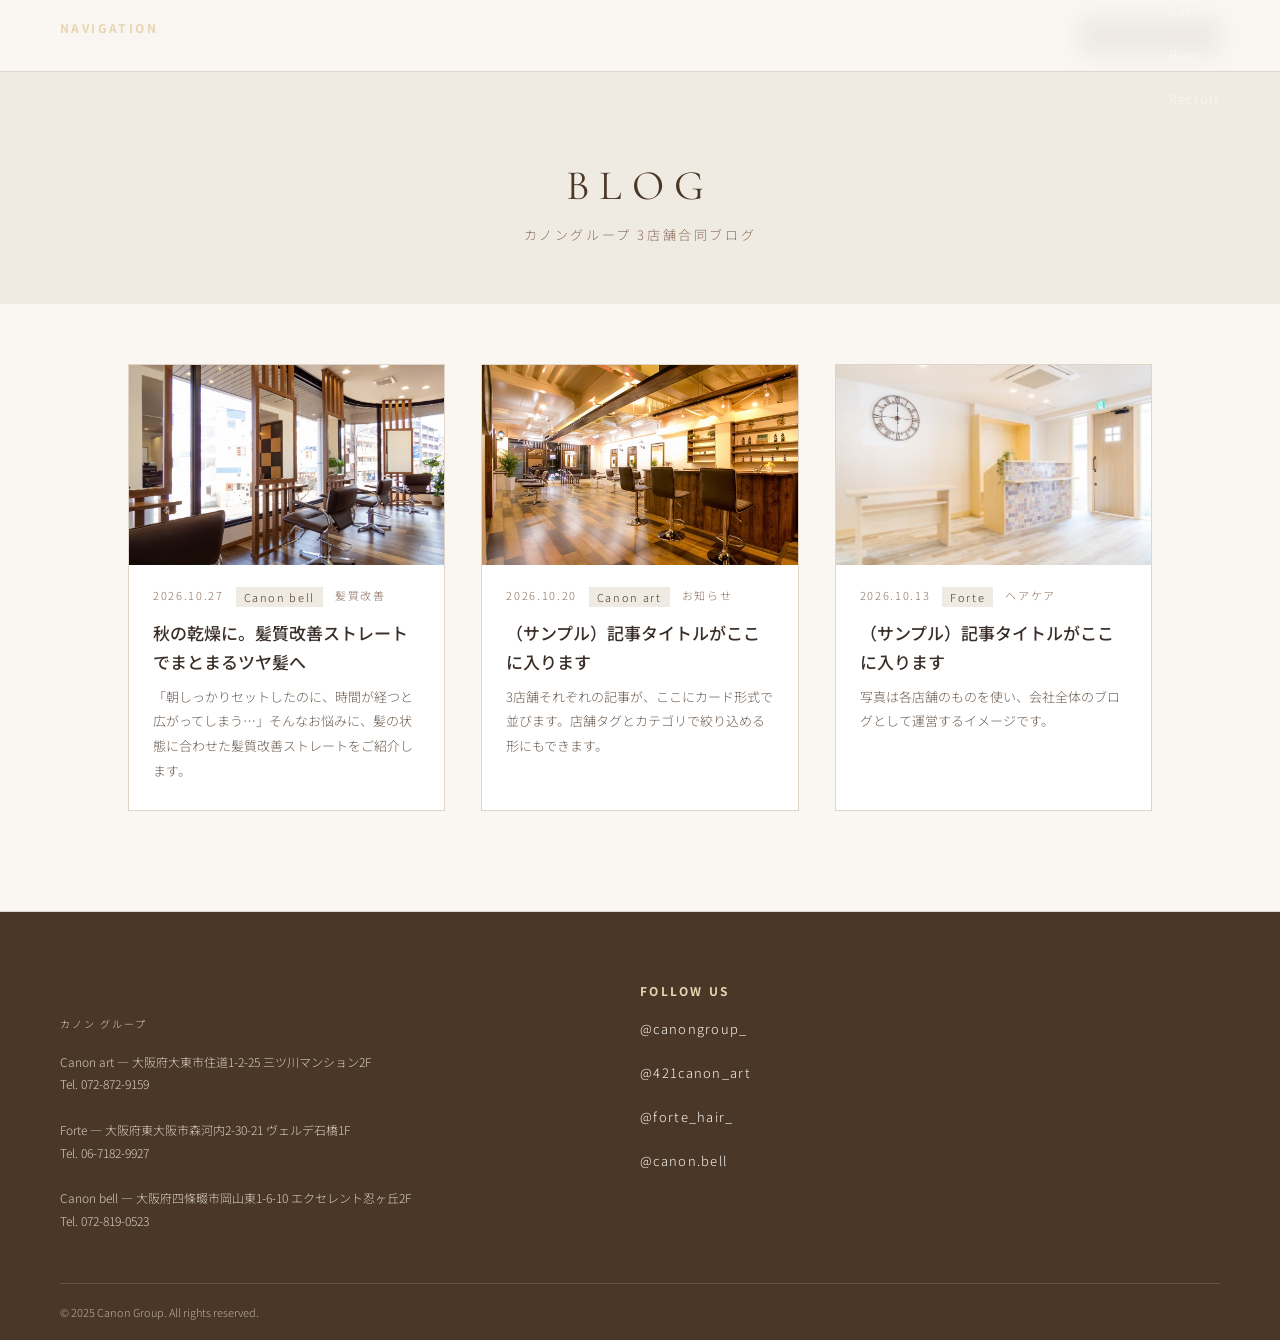
==== blog/index.html @ 4a3332d1 "ブログ機能を追加" ====
<!DOCTYPE html>
<html lang="ja">
<head>
  <meta charset="UTF-8">
  <meta name="viewport" content="width=device-width, initial-scale=1.0">
  <title>Blog｜Canon Group｜住道・東大阪・四條畷の美容室</title>
  <meta name="description" content="Canon Group（Canon art・Forte・Canon bell）3店舗合同ブログ。髪質改善・カラー・ヘアケアのお役立ち情報と店舗からのお知らせ。">
  <link rel="preconnect" href="https://fonts.googleapis.com">
  <link href="https://fonts.googleapis.com/css2?family=Cormorant+Garamond:ital,wght@0,300;0,400;1,300&family=Noto+Sans+JP:wght@300;400;500&family=Zen+Old+Mincho:wght@400;700&display=swap" rel="stylesheet">
  <style>
    *, *::before, *::after { box-sizing: border-box; margin: 0; padding: 0; }
    :root {
      --cream: #faf7f2;
      --white: #ffffff;
      --beige: #f0ebe2;
      --brown: #8b6f5e;
      --dark-brown: #4a3728;
      --gold: #c9a96e;
      --light-gold: #e8d5b0;
      --gray: #999;
      --text: #3a2e28;
      --border: #e0d5c8;
    }
    html { scroll-behavior: smooth; }
    body { background: var(--cream); color: var(--text); font-family: 'Noto Sans JP', sans-serif; font-weight: 300; overflow-x: hidden; }

    /* NAV */
    nav {
      position: fixed; top: 0; left: 0; right: 0; z-index: 100;
      background: rgba(250,247,242,0.92); backdrop-filter: blur(12px);
      border-bottom: 1px solid var(--border);
      display: flex; align-items: center; justify-content: space-between;
      padding: 0 60px; height: 72px;
    }
    .logo-wrap { display: flex; flex-direction: column; line-height: 1; text-decoration: none; }
    .logo-en { font-family: 'Cormorant Garamond', serif; font-size: 20px; letter-spacing: 0.3em; color: var(--dark-brown); }
    .logo-ja { font-size: 9px; letter-spacing: 0.2em; color: var(--brown); margin-top: 3px; }
    .nav-links { display: flex; gap: 40px; list-style: none; align-items: center; }
    .nav-links a { color: var(--text); text-decoration: none; font-size: 14px; letter-spacing: 0.15em; text-transform: uppercase; transition: color 0.3s; position: relative; }
    .nav-links a::after { content: ''; position: absolute; bottom: -4px; left: 0; right: 0; height: 1px; background: var(--gold); transform: scaleX(0); transition: transform 0.3s; }
    .nav-links a:hover { color: var(--brown); }
    .nav-links a:hover::after { transform: scaleX(1); }
    .nav-reserve { background: var(--dark-brown); color: var(--cream) !important; padding: 10px 24px; font-size: 11px; letter-spacing: 0.2em; text-decoration: none; transition: background 0.3s; }
    .nav-reserve:hover { background: var(--brown); }
    .nav-reserve::after { display: none !important; }

    /* HERO */
    .hero { height: 100vh; position: relative; display: flex; align-items: center; justify-content: center; overflow: hidden; background: var(--beige); }
    .hero-bg-img { position: absolute; inset: 0; width: 100%; height: 100%; object-fit: cover; object-position: center 20%; opacity: 0.55; }
    .hero-bg { position: absolute; inset: 0; background: linear-gradient(to bottom, rgba(74,55,40,0.3) 0%, rgba(74,55,40,0.5) 100%); z-index: 1; }
    .hero-circle { position: absolute; border-radius: 50%; border: 1px solid rgba(201,169,110,0.3); z-index: 2; }
    .hero-circle-1 { width: 600px; height: 600px; top: 50%; left: 50%; transform: translate(-50%,-50%); animation: rotate 40s linear infinite; }
    .hero-circle-2 { width: 420px; height: 420px; top: 50%; left: 50%; transform: translate(-50%,-50%); border-color: rgba(201,169,110,0.15); animation: rotate 30s linear infinite reverse; }
    @keyframes rotate { to { transform: translate(-50%,-50%) rotate(360deg); } }
    .hero-content { position: relative; z-index: 3; text-align: center; }
    .hero-label { font-size: 11px; letter-spacing: 0.5em; color: var(--light-gold); text-transform: uppercase; margin-bottom: 32px; animation: fadeIn 1.5s ease forwards; opacity: 0; }
    .hero-title { font-family: 'Cormorant Garamond', serif; font-size: clamp(64px, 10vw, 120px); font-weight: 300; line-height: 1; letter-spacing: 0.05em; color: var(--cream); animation: fadeIn 1.5s 0.3s ease forwards; opacity: 0; }
    .hero-title em { font-style: italic; color: var(--light-gold); }
    .hero-subtitle { font-family: 'Zen Old Mincho', serif; font-size: 16px; color: var(--cream); margin-top: 28px; letter-spacing: 0.3em; animation: fadeIn 1.5s 0.6s ease forwards; opacity: 0; }
    .hero-tagline { font-size: 12px; color: var(--light-gold); margin-top: 12px; letter-spacing: 0.25em; animation: fadeIn 1.5s 0.75s ease forwards; opacity: 0; }
    .hero-line { width: 1px; height: 80px; background: linear-gradient(to bottom, var(--gold), transparent); margin: 48px auto 0; animation: fadeIn 1.5s 0.9s ease forwards; opacity: 0; }
    @keyframes fadeIn { to { opacity: 1; } }
    .scroll-hint { position: absolute; bottom: 40px; left: 50%; transform: translateX(-50%); display: flex; flex-direction: column; align-items: center; gap: 10px; font-size: 9px; letter-spacing: 0.4em; color: rgba(255,255,255,0.5); animation: fadeIn 2s 1.5s ease forwards; opacity: 0; }
    .scroll-bar { width: 1px; height: 48px; background: linear-gradient(to bottom, var(--gold), transparent); animation: scrollAnim 2s 2s ease-in-out infinite; }
    @keyframes scrollAnim { 0% { transform: scaleY(0); transform-origin: top; opacity:1; } 50% { transform: scaleY(1); transform-origin: top; opacity:1; } 100% { transform: scaleY(1); transform-origin: bottom; opacity:0; } }

    /* CONCEPT */
    .concept { padding: 140px 80px; max-width: 1100px; margin: 0 auto; display: grid; grid-template-columns: 1fr 1fr; gap: 100px; align-items: center; }
    .section-en { font-family: 'Cormorant Garamond', serif; font-size: clamp(40px, 5vw, 64px); font-weight: 300; color: var(--dark-brown); line-height: 1.1; }
    .section-label { font-size: 10px; letter-spacing: 0.4em; color: var(--gold); text-transform: uppercase; margin-bottom: 20px; }
    .ornament { display: flex; align-items: center; gap: 16px; margin: 32px 0; }
    .ornament-line { height: 1px; width: 48px; background: var(--gold); }
    .ornament-diamond { width: 6px; height: 6px; background: var(--gold); transform: rotate(45deg); }
    .concept-body { font-size: 18px; line-height: 2.8; color: var(--brown); font-family: 'Zen Old Mincho', serif; }

    /* SALON — y.be風横並び */
    .salons-section { background: var(--white); padding: 120px 0; }
    .section-header { text-align: center; margin-bottom: 80px; padding: 0 80px; }
    .section-header .section-en { display: block; }
    .section-header .section-label { display: block; margin-bottom: 16px; }

    .salon-list { display: flex; flex-direction: column; }

    .salon-row {
      display: grid;
      grid-template-columns: 1fr 1fr;
      border-top: 1px solid var(--border);
      min-height: 500px;
    }
    .salon-row:last-child { border-bottom: 1px solid var(--border); }
    .salon-row.reverse .salon-photo { order: 2; }
    .salon-row.reverse .salon-info  { order: 1; }

    .salon-photo { position: relative; overflow: hidden; background: var(--beige); }
    .salon-photo img { width: 100%; height: 100%; object-fit: cover; display: block; transition: transform 0.7s ease; }
    .salon-row:hover .salon-photo img { transform: scale(1.04); }

    .salon-info { padding: 64px 72px; display: flex; flex-direction: column; justify-content: center; background: var(--cream); }

    .salon-name-en { font-family: 'Cormorant Garamond', serif; font-size: 40px; font-weight: 300; color: var(--dark-brown); letter-spacing: 0.08em; margin-bottom: 4px; }
    .salon-name-ja { font-size: 11px; color: var(--brown); letter-spacing: 0.25em; margin-bottom: 36px; }

    .salon-info-row { display: flex; gap: 16px; font-size: 13px; line-height: 1.9; color: var(--text); margin-bottom: 10px; align-items: flex-start; }
    .salon-info-label { font-size: 9px; letter-spacing: 0.2em; color: var(--gold); text-transform: uppercase; min-width: 40px; padding-top: 3px; flex-shrink: 0; }
    .salon-divider { height: 1px; background: var(--border); margin: 24px 0; }
    .salon-map { width: 100%; height: 180px; border: none; display: block; filter: grayscale(15%); }
    .salon-map-wrap { display: block; margin-top: 24px; position: relative; text-decoration: none; overflow: hidden; }
    .salon-map-wrap::after { content: 'Google マップで開く →'; position: absolute; inset: 0; display: flex; align-items: center; justify-content: center; background: rgba(74,55,40,0); color: transparent; font-size: 12px; letter-spacing: 0.15em; transition: background 0.3s, color 0.3s; }
    .salon-map-wrap:hover::after { background: rgba(74,55,40,0.55); color: var(--cream); }
    .salon-map-wrap iframe { pointer-events: none; }

    /* ボタン */
    .salon-btns { display: flex; flex-direction: column; gap: 10px; margin-top: 28px; }
    .btn { display: flex; align-items: center; justify-content: center; gap: 8px; text-decoration: none; padding: 13px; font-size: 11px; letter-spacing: 0.2em; transition: opacity 0.3s, background 0.3s; }
    .btn-map { background: var(--beige); color: var(--dark-brown); border: 1px solid var(--border); }
    .btn-map:hover { background: var(--border); }
    .btn-hotpepper { background: var(--gold); color: var(--dark-brown); }
    .btn-hotpepper:hover { opacity: 0.8; }
    .btn-instagram { background: var(--dark-brown); color: var(--cream); }
    .btn-instagram:hover { background: var(--brown); }
    .btn-icon { width: 16px; height: 16px; flex-shrink: 0; }

    /* RECRUIT */
    .recruit-section { background: var(--dark-brown); padding: 120px 80px; text-align: center; position: relative; overflow: hidden; }
    .recruit-section::before { content: 'JOIN US'; position: absolute; top: 50%; left: 50%; transform: translate(-50%,-50%); font-family: 'Cormorant Garamond', serif; font-size: 200px; color: rgba(255,255,255,0.03); white-space: nowrap; letter-spacing: 0.1em; pointer-events: none; }
    .recruit-section .section-label { color: var(--light-gold); }
    .recruit-section .section-en { color: var(--cream); }
    .recruit-desc { font-size: 14px; color: rgba(250,247,242,0.6); line-height: 2.4; margin: 32px 0 48px; font-family: 'Zen Old Mincho', serif; }
    .recruit-sns { display: flex; justify-content: center; gap: 20px; flex-wrap: wrap; }
    .recruit-btn { display: inline-flex; align-items: center; gap: 10px; border: 1px solid var(--light-gold); color: var(--light-gold); text-decoration: none; padding: 16px 40px; font-size: 11px; letter-spacing: 0.25em; transition: background 0.3s, color 0.3s; }
    .recruit-btn:hover { background: var(--light-gold); color: var(--dark-brown); }

    /* FOOTER */
    footer { background: var(--cream); border-top: 1px solid var(--border); padding: 80px; }
    .footer-inner { max-width: 1100px; margin: 0 auto; display: grid; grid-template-columns: 2fr 1fr 1fr; gap: 80px; }
    .footer-logo-en { font-family: 'Cormorant Garamond', serif; font-size: 32px; letter-spacing: 0.2em; color: var(--dark-brown); margin-bottom: 8px; }
    .footer-logo-ja { font-size: 11px; color: var(--brown); letter-spacing: 0.2em; margin-bottom: 28px; }
    .footer-address { font-size: 12px; color: var(--brown); line-height: 2.2; }
    .footer-nav h4 { font-size: 10px; letter-spacing: 0.3em; color: var(--gold); text-transform: uppercase; margin-bottom: 20px; }
    .footer-nav ul { list-style: none; display: flex; flex-direction: column; gap: 10px; }
    .footer-nav a { color: var(--brown); text-decoration: none; font-size: 12px; letter-spacing: 0.1em; transition: color 0.3s; }
    .footer-nav a:hover { color: var(--dark-brown); }
    .footer-bottom { max-width: 1100px; margin: 60px auto 0; padding-top: 32px; border-top: 1px solid var(--border); display: flex; justify-content: space-between; font-size: 11px; color: var(--gray); }
    .footer-bottom a { color: var(--gray); text-decoration: none; }

    /* REVEAL */
    .reveal { opacity: 0; transform: translateY(32px); transition: opacity 0.9s ease, transform 0.9s ease; }
    .reveal.visible { opacity: 1; transform: none; }
    .reveal-delay-1 { transition-delay: 0.1s; }
    .reveal-delay-2 { transition-delay: 0.2s; }

    /* RESPONSIVE */
    @media (max-width: 960px) {
      nav { padding: 0 24px; }
      .nav-links, .nav-reserve { display: none; }
      .concept { grid-template-columns: 1fr; padding: 80px 28px; gap: 48px; }
      .salons-section { padding: 80px 0; }
      .section-header { padding: 0 28px; }
      .salon-row { grid-template-columns: 1fr; min-height: auto; }
      .salon-row.reverse .salon-photo { order: 0; }
      .salon-row.reverse .salon-info  { order: 0; }
      .salon-photo { height: 260px; }
      .salon-info { padding: 40px 28px; }
      .recruit-section { padding: 80px 28px; }
      .recruit-sns { flex-direction: column; align-items: center; }
      footer { padding: 60px 28px; }
      .footer-inner { grid-template-columns: 1fr; gap: 40px; }
      .footer-bottom { flex-direction: column; gap: 8px; }
    }
  
    /* BLOG */
    .blog-hero { padding: 160px 60px 60px; text-align: center; background: var(--beige); }
    .blog-hero h1 { font-family: 'Cormorant Garamond', serif; font-size: 42px; letter-spacing: 0.25em; color: var(--dark-brown); font-weight: 400; }
    .blog-hero p { margin-top: 14px; font-size: 13px; letter-spacing: 0.2em; color: var(--brown); }
    .blog-list { max-width: 1080px; margin: 0 auto; padding: 60px 28px 100px; display: grid; grid-template-columns: repeat(auto-fill, minmax(300px, 1fr)); gap: 36px; }
    .blog-card { background: var(--white); border: 1px solid var(--border); text-decoration: none; color: var(--text); display: block; transition: transform .3s, box-shadow .3s; }
    .blog-card:hover { transform: translateY(-4px); box-shadow: 0 12px 30px rgba(74,55,40,.12); }
    .blog-card img { width: 100%; height: 200px; object-fit: cover; display: block; }
    .blog-card-body { padding: 22px 24px 26px; }
    .blog-meta { font-size: 11px; letter-spacing: .15em; color: var(--brown); display: flex; gap: 12px; }
    .blog-shop { background: var(--beige); padding: 2px 8px; color: var(--dark-brown); }
    .blog-card h2 { font-size: 17px; font-weight: 500; line-height: 1.7; margin-top: 12px; }
    .blog-card p { font-size: 13px; line-height: 1.9; color: #6b5d52; margin-top: 8px; }
    .article { max-width: 760px; margin: 0 auto; padding: 150px 28px 100px; }
    .article h1 { font-size: 26px; font-weight: 500; line-height: 1.8; margin: 16px 0 8px; }
    .article .blog-meta { margin-top: 8px; }
    .article-body { margin-top: 36px; font-size: 15px; line-height: 2.1; }
    .article-body p { margin-bottom: 1.6em; }
    .article-body h2 { font-size: 19px; font-weight: 500; margin: 2.2em 0 1em; padding-left: 14px; border-left: 3px solid var(--gold); line-height: 1.7; }
    .article-body ul { margin: 0 0 1.6em 1.2em; }
    .article-body img { width: 100%; margin: 1em 0 2em; display: block; }
    .article-back { display: inline-block; margin-top: 40px; color: var(--brown); text-decoration: none; font-size: 13px; letter-spacing: .15em; }
    footer { background: var(--dark-brown); color: var(--cream); padding: 70px 60px 0; }
    .footer-inner { display: grid; grid-template-columns: 2fr 1fr 1fr; gap: 40px; max-width: 1200px; margin: 0 auto; }
    .footer-logo-en { font-family: 'Cormorant Garamond', serif; font-size: 22px; letter-spacing: .3em; }
    .footer-logo-ja { font-size: 10px; letter-spacing: .2em; color: var(--light-gold); margin: 4px 0 20px; }
    .footer-address { font-size: 12px; line-height: 1.9; color: #d8cfc2; }
    .footer-nav h4 { font-size: 12px; letter-spacing: .2em; margin-bottom: 16px; color: var(--light-gold); }
    .footer-nav ul { list-style: none; }
    .footer-nav li { margin-bottom: 10px; }
    .footer-nav a { color: var(--cream); text-decoration: none; font-size: 13px; }
    .footer-bottom { border-top: 1px solid rgba(255,255,255,.15); margin-top: 50px; padding: 20px 0; display: flex; justify-content: space-between; font-size: 11px; color: #bcae9d; max-width: 1200px; margin-left: auto; margin-right: auto; }
    .footer-bottom a { color: #bcae9d; text-decoration: none; }
    @media (max-width: 768px) { .blog-hero { padding: 130px 24px 44px; } .footer-inner { grid-template-columns: 1fr; } footer { padding: 60px 28px 0; } }
  </style>
</head>
<body>

  <nav>
    <a href="../index.html" class="logo-wrap">
      <span class="logo-en">CANON GROUP</span>
      <span class="logo-ja">カノン グループ</span>
    </a>
    <ul class="nav-links">
      <li><a href="../index.html#concept">About</a></li>
      <li><a href="../index.html#salons">Salon</a></li>
      <li><a href="../blog/index.html">Blog</a></li>
      <li><a href="../recruit.html">Recruit</a></li>
      <li><a href="https://www.instagram.com/canongroup_/" target="_blank">Instagram</a></li>
    </ul>
    <a href="../index.html#salons" class="nav-reserve">ご予約はこちら</a>
  </nav>

  <section class="blog-hero">
    <h1>BLOG</h1>
    <p>カノングループ 3店舗合同ブログ</p>
  </section>
  <main class="blog-list">

    <a class="blog-card" href="2026-10-27-hair-quality-straight.html">
      <img src="../images/canonbell.jpeg" alt="髪質改善ストレート">
      <div class="blog-card-body">
        <div class="blog-meta"><span>2026.10.27</span><span class="blog-shop">Canon bell</span><span>髪質改善</span></div>
        <h2>秋の乾燥に。髪質改善ストレートでまとまるツヤ髪へ</h2>
        <p>「朝しっかりセットしたのに、時間が経つと広がってしまう…」そんなお悩みに、髪の状態に合わせた髪質改善ストレートをご紹介します。</p>
      </div>
    </a>
    <a class="blog-card" href="#">
      <img src="../images/canonart.jpeg" alt="店舗写真">
      <div class="blog-card-body">
        <div class="blog-meta"><span>2026.10.20</span><span class="blog-shop">Canon art</span><span>お知らせ</span></div>
        <h2>（サンプル）記事タイトルがここに入ります</h2>
        <p>3店舗それぞれの記事が、ここにカード形式で並びます。店舗タグとカテゴリで絞り込める形にもできます。</p>
      </div>
    </a>
    <a class="blog-card" href="#">
      <img src="../images/forte.jpeg" alt="店舗写真">
      <div class="blog-card-body">
        <div class="blog-meta"><span>2026.10.13</span><span class="blog-shop">Forte</span><span>ヘアケア</span></div>
        <h2>（サンプル）記事タイトルがここに入ります</h2>
        <p>写真は各店舗のものを使い、会社全体のブログとして運営するイメージです。</p>
      </div>
    </a>

  </main>

  <footer>
    <div class="footer-inner">
      <div>
        <div class="footer-logo-en">CANON GROUP</div>
        <div class="footer-logo-ja">カノン グループ</div>
        <div class="footer-address">
          Canon art — 大阪府大東市住道1-2-25 三ツ川マンション2F<br>Tel. 072-872-9159<br><br>
          Forte — 大阪府東大阪市森河内2-30-21 ヴェルデ石橋1F<br>Tel. 06-7182-9927<br><br>
          Canon bell — 大阪府四條畷市岡山東1-6-10 エクセレント忍ヶ丘2F<br>Tel. 072-819-0523
        </div>
      </div>
      <nav class="footer-nav">
        <h4>Navigation</h4>
        <ul>
          <li><a href="../index.html#concept">About</a></li>
          <li><a href="../index.html#salons">Salon</a></li>
          <li><a href="index.html">Blog</a></li>
          <li><a href="../recruit.html">Recruit</a></li>
        </ul>
      </nav>
      <div class="footer-nav">
        <h4>Follow Us</h4>
        <ul>
          <li><a href="https://www.instagram.com/canongroup_/" target="_blank">@canongroup_</a></li>
          <li><a href="https://www.instagram.com/421canon_art/" target="_blank">@421canon_art</a></li>
          <li><a href="https://www.instagram.com/forte_hair_/" target="_blank">@forte_hair_</a></li>
          <li><a href="https://www.instagram.com/canon.bell/" target="_blank">@canon.bell</a></li>
        </ul>
      </div>
    </div>
    <div class="footer-bottom">
      <span>© 2025 Canon Group. All rights reserved.</span>
    </div>
  </footer>
</body>
</html>
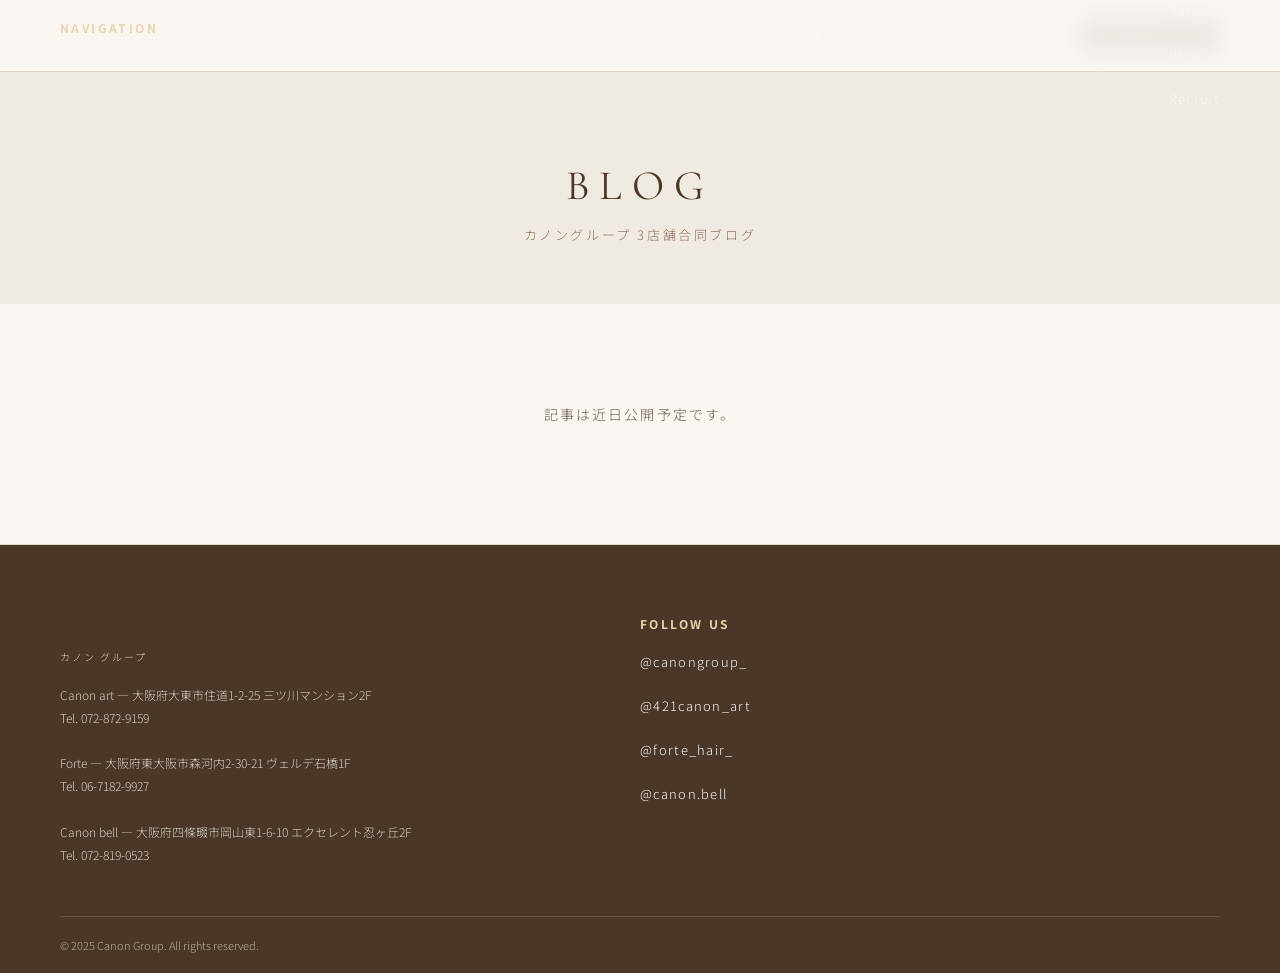
==== commit 8ddf6ec9: "サンプル記事を削除" ====
--- a/blog/index.html
+++ b/blog/index.html
@@ -225,33 +225,8 @@
     <h1>BLOG</h1>
     <p>カノングループ 3店舗合同ブログ</p>
   </section>
-  <main class="blog-list">
-
-    <a class="blog-card" href="2026-10-27-hair-quality-straight.html">
-      <img src="../images/canonbell.jpeg" alt="髪質改善ストレート">
-      <div class="blog-card-body">
-        <div class="blog-meta"><span>2026.10.27</span><span class="blog-shop">Canon bell</span><span>髪質改善</span></div>
-        <h2>秋の乾燥に。髪質改善ストレートでまとまるツヤ髪へ</h2>
-        <p>「朝しっかりセットしたのに、時間が経つと広がってしまう…」そんなお悩みに、髪の状態に合わせた髪質改善ストレートをご紹介します。</p>
-      </div>
-    </a>
-    <a class="blog-card" href="#">
-      <img src="../images/canonart.jpeg" alt="店舗写真">
-      <div class="blog-card-body">
-        <div class="blog-meta"><span>2026.10.20</span><span class="blog-shop">Canon art</span><span>お知らせ</span></div>
-        <h2>（サンプル）記事タイトルがここに入ります</h2>
-        <p>3店舗それぞれの記事が、ここにカード形式で並びます。店舗タグとカテゴリで絞り込める形にもできます。</p>
-      </div>
-    </a>
-    <a class="blog-card" href="#">
-      <img src="../images/forte.jpeg" alt="店舗写真">
-      <div class="blog-card-body">
-        <div class="blog-meta"><span>2026.10.13</span><span class="blog-shop">Forte</span><span>ヘアケア</span></div>
-        <h2>（サンプル）記事タイトルがここに入ります</h2>
-        <p>写真は各店舗のものを使い、会社全体のブログとして運営するイメージです。</p>
-      </div>
-    </a>
-
+  <main class="blog-list" style="display:block; text-align:center;">
+    <p style="font-size:14px; letter-spacing:.15em; color:#6b5d52; padding:40px 0 20px;">記事は近日公開予定です。</p>
   </main>
 
   <footer>
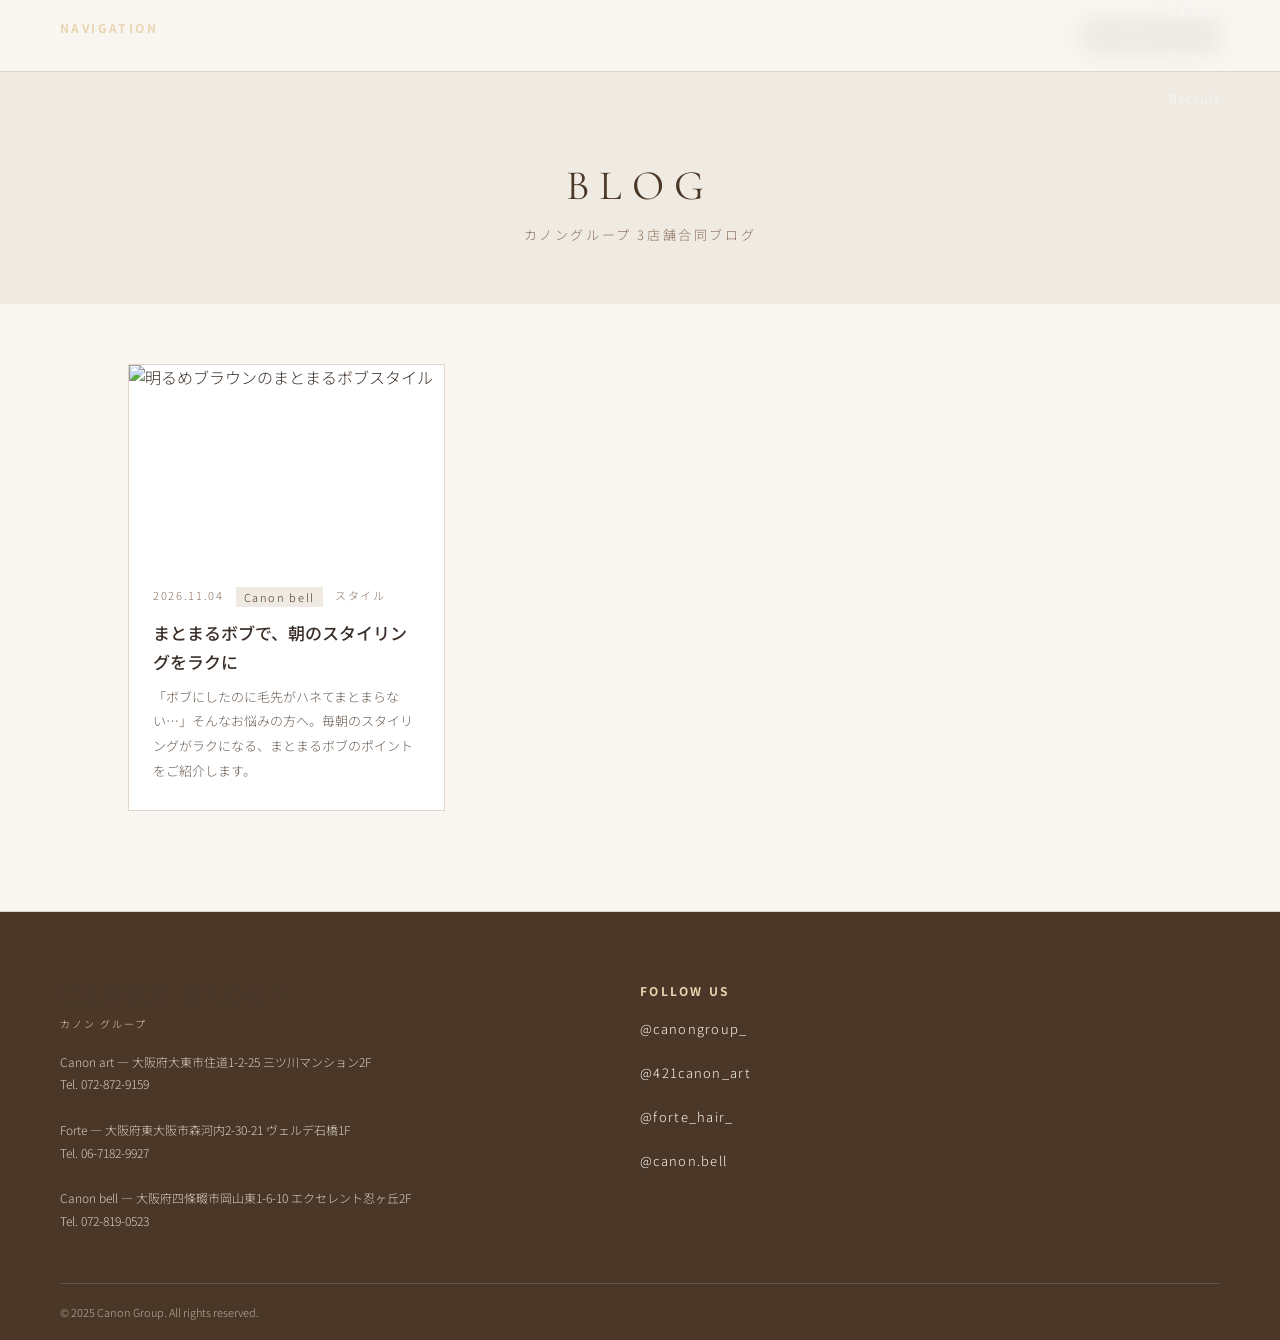
==== commit 810fa543: "ブログ記事を公開：まとまるボブで、朝のスタイリングをラクに" ====
--- a/blog/index.html
+++ b/blog/index.html
@@ -225,8 +225,15 @@
     <h1>BLOG</h1>
     <p>カノングループ 3店舗合同ブログ</p>
   </section>
-  <main class="blog-list" style="display:block; text-align:center;">
-    <p style="font-size:14px; letter-spacing:.15em; color:#6b5d52; padding:40px 0 20px;">記事は近日公開予定です。</p>
+  <main class="blog-list">
+    <a class="blog-card" href="2026-11-04-bob.html">
+      <img src="../images/blog/2026-11-04-bob.jpg" alt="明るめブラウンのまとまるボブスタイル">
+      <div class="blog-card-body">
+        <div class="blog-meta"><span>2026.11.04</span><span class="blog-shop">Canon bell</span><span>スタイル</span></div>
+        <h2>まとまるボブで、朝のスタイリングをラクに</h2>
+        <p>「ボブにしたのに毛先がハネてまとまらない…」そんなお悩みの方へ。毎朝のスタイリングがラクになる、まとまるボブのポイントをご紹介します。</p>
+      </div>
+    </a>
   </main>
 
   <footer>
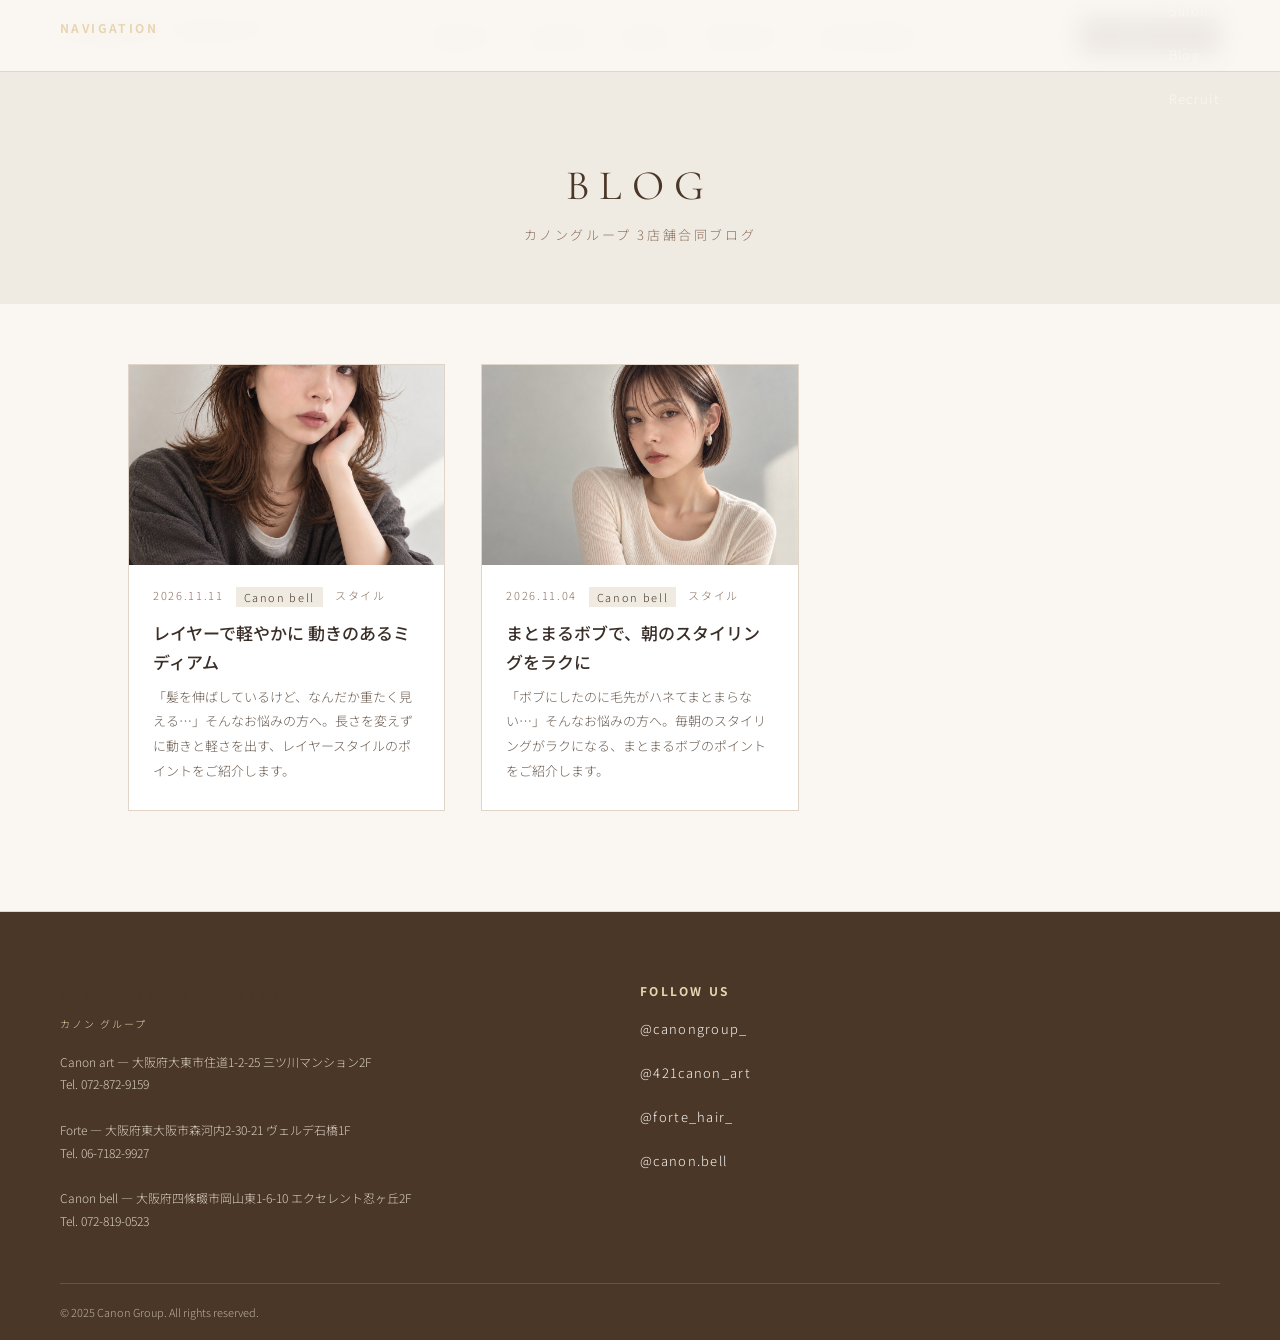
==== commit 4d12ff02: "ブログ記事を公開:レイヤーで軽やかに 動きのあるミディアム" ====
--- a/blog/index.html
+++ b/blog/index.html
@@ -226,6 +226,14 @@
     <p>カノングループ 3店舗合同ブログ</p>
   </section>
   <main class="blog-list">
+    <a class="blog-card" href="2026-11-11-layered.html">
+      <img src="../images/blog/2026-11-11-layered.jpg" alt="セミロングのレイヤースタイル">
+      <div class="blog-card-body">
+        <div class="blog-meta"><span>2026.11.11</span><span class="blog-shop">Canon bell</span><span>スタイル</span></div>
+        <h2>レイヤーで軽やかに 動きのあるミディアム</h2>
+        <p>「髪を伸ばしているけど、なんだか重たく見える…」そんなお悩みの方へ。長さを変えずに動きと軽さを出す、レイヤースタイルのポイントをご紹介します。</p>
+      </div>
+    </a>
     <a class="blog-card" href="2026-11-04-bob.html">
       <img src="../images/blog/2026-11-04-bob.jpg" alt="明るめブラウンのまとまるボブスタイル">
       <div class="blog-card-body">
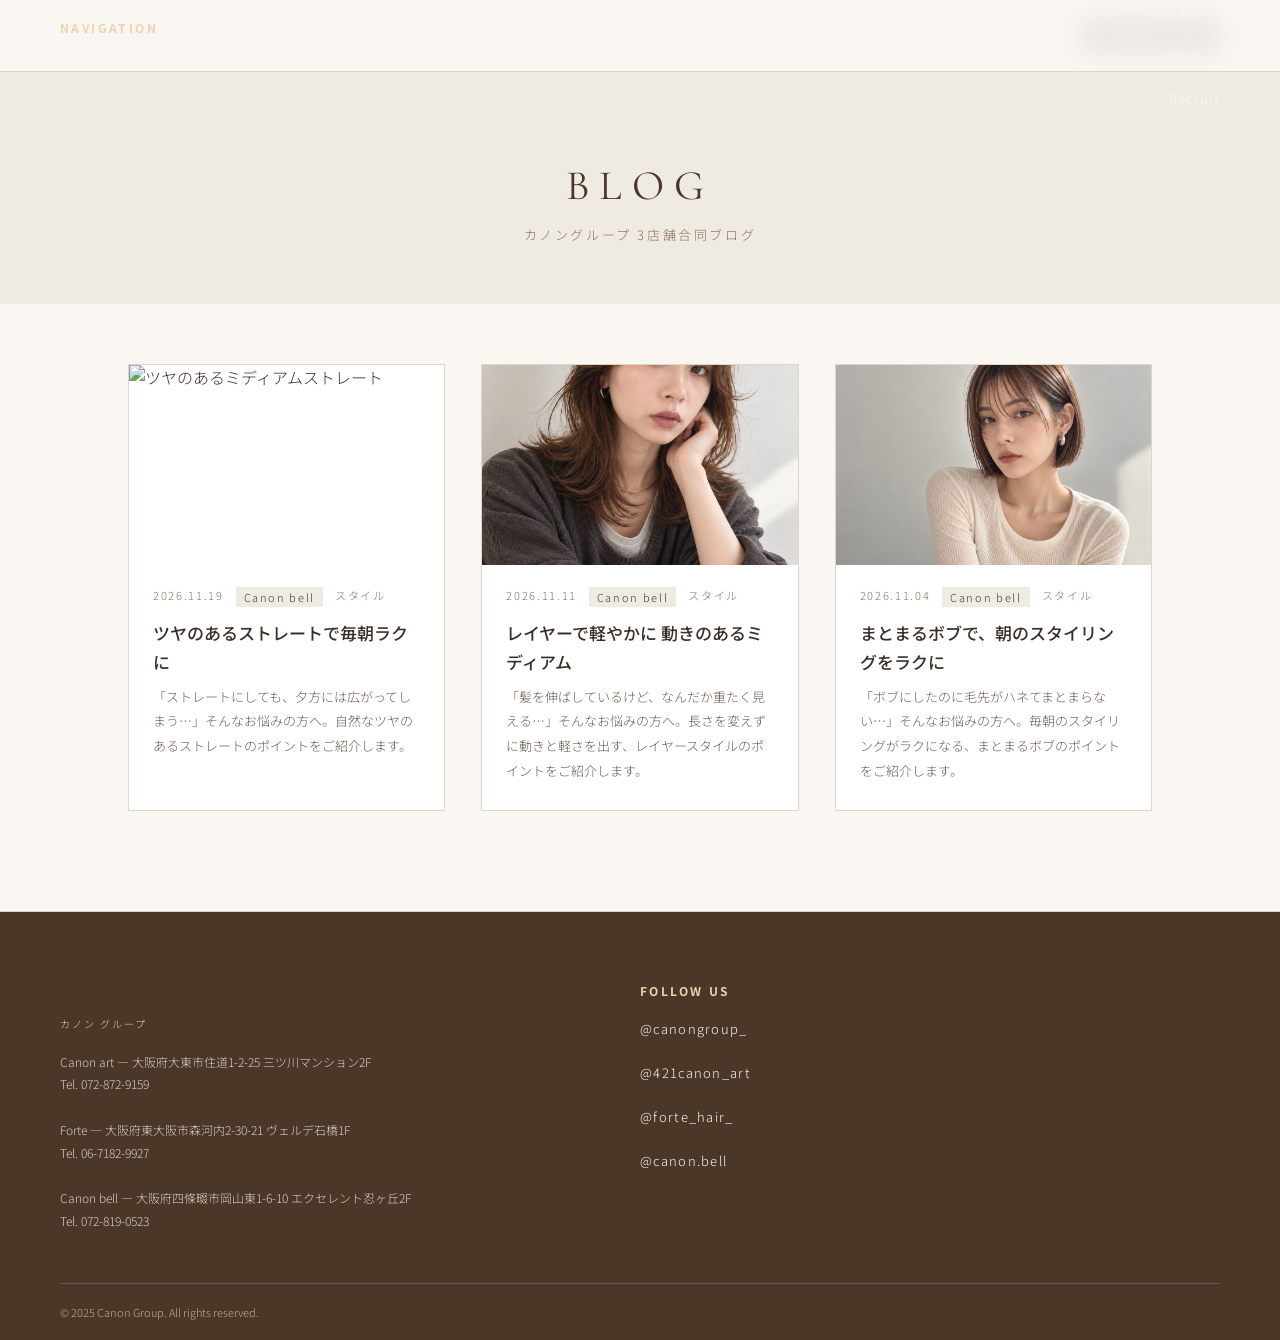
==== commit e00d8615: "ブログ記事を公開:ツヤのあるストレートで毎朝ラクに" ====
--- a/blog/index.html
+++ b/blog/index.html
@@ -226,6 +226,14 @@
     <p>カノングループ 3店舗合同ブログ</p>
   </section>
   <main class="blog-list">
+    <a class="blog-card" href="2026-11-19-straight.html">
+      <img src="../images/blog/2026-11-19-straight.jpg" alt="ツヤのあるミディアムストレート">
+      <div class="blog-card-body">
+        <div class="blog-meta"><span>2026.11.19</span><span class="blog-shop">Canon bell</span><span>スタイル</span></div>
+        <h2>ツヤのあるストレートで毎朝ラクに</h2>
+        <p>「ストレートにしても、夕方には広がってしまう…」そんなお悩みの方へ。自然なツヤのあるストレートのポイントをご紹介します。</p>
+      </div>
+    </a>
     <a class="blog-card" href="2026-11-11-layered.html">
       <img src="../images/blog/2026-11-11-layered.jpg" alt="セミロングのレイヤースタイル">
       <div class="blog-card-body">
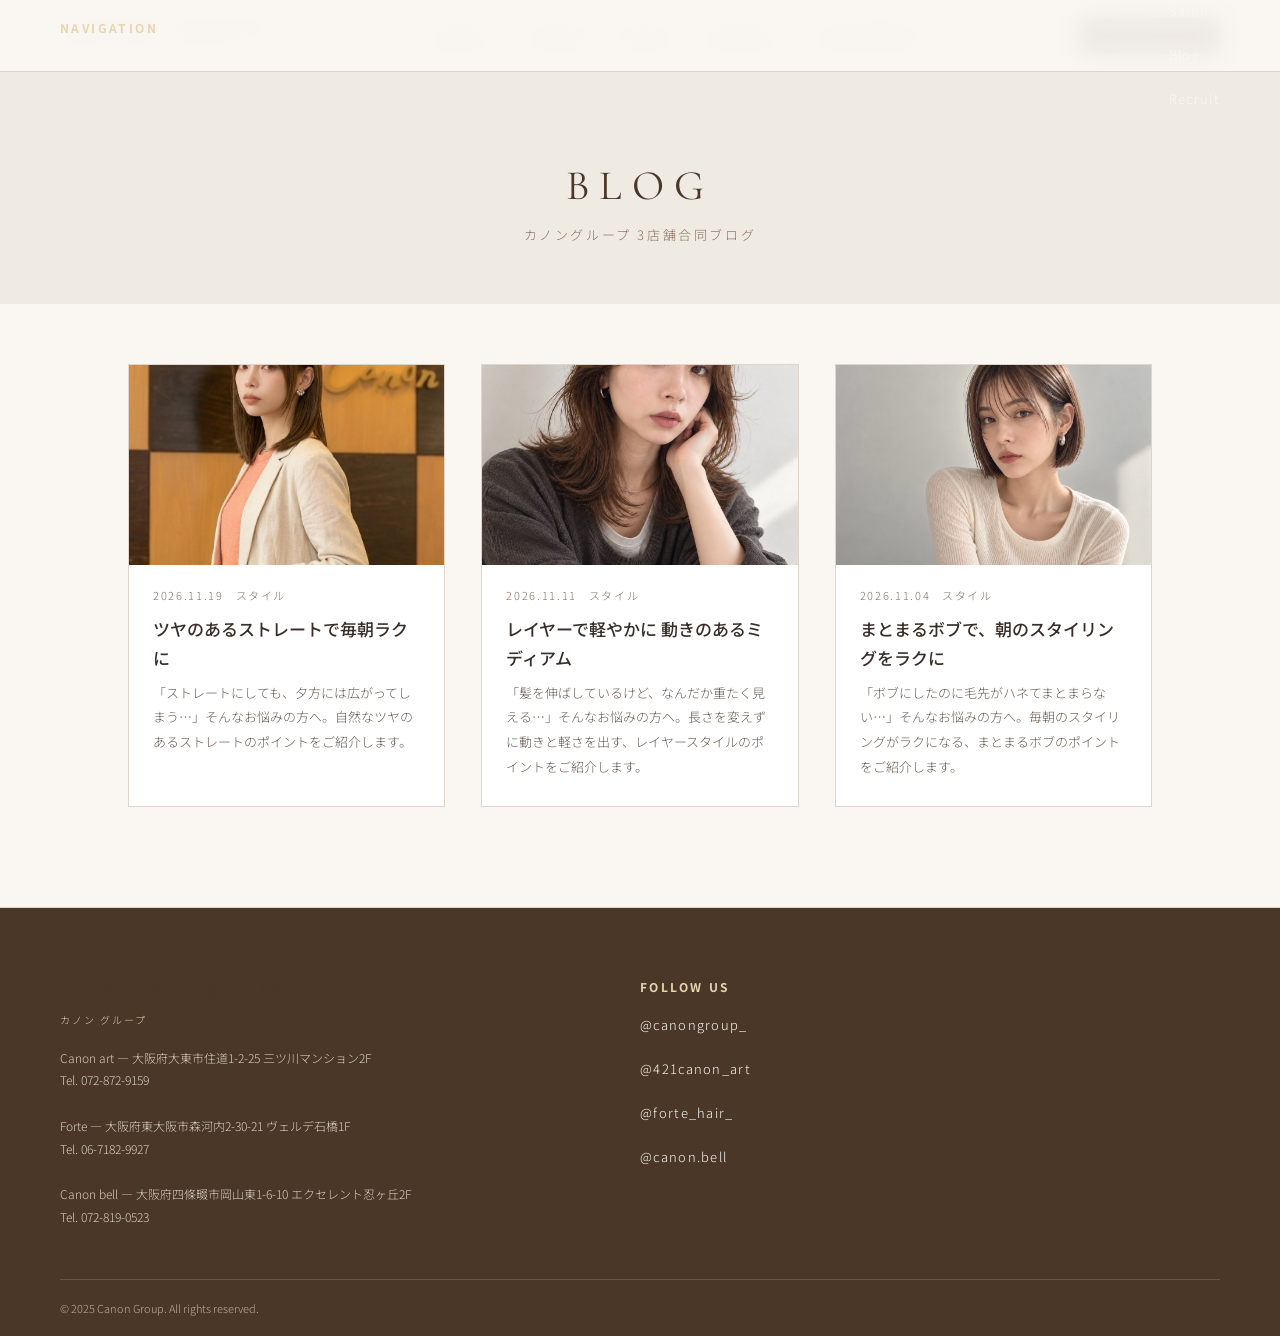
==== commit 15724d53: "ブログの店舗表記を削除" ====
--- a/blog/index.html
+++ b/blog/index.html
@@ -229,7 +229,7 @@
     <a class="blog-card" href="2026-11-19-straight.html">
       <img src="../images/blog/2026-11-19-straight.jpg" alt="ツヤのあるミディアムストレート">
       <div class="blog-card-body">
-        <div class="blog-meta"><span>2026.11.19</span><span class="blog-shop">Canon bell</span><span>スタイル</span></div>
+        <div class="blog-meta"><span>2026.11.19</span><span>スタイル</span></div>
         <h2>ツヤのあるストレートで毎朝ラクに</h2>
         <p>「ストレートにしても、夕方には広がってしまう…」そんなお悩みの方へ。自然なツヤのあるストレートのポイントをご紹介します。</p>
       </div>
@@ -237,7 +237,7 @@
     <a class="blog-card" href="2026-11-11-layered.html">
       <img src="../images/blog/2026-11-11-layered.jpg" alt="セミロングのレイヤースタイル">
       <div class="blog-card-body">
-        <div class="blog-meta"><span>2026.11.11</span><span class="blog-shop">Canon bell</span><span>スタイル</span></div>
+        <div class="blog-meta"><span>2026.11.11</span><span>スタイル</span></div>
         <h2>レイヤーで軽やかに 動きのあるミディアム</h2>
         <p>「髪を伸ばしているけど、なんだか重たく見える…」そんなお悩みの方へ。長さを変えずに動きと軽さを出す、レイヤースタイルのポイントをご紹介します。</p>
       </div>
@@ -245,7 +245,7 @@
     <a class="blog-card" href="2026-11-04-bob.html">
       <img src="../images/blog/2026-11-04-bob.jpg" alt="明るめブラウンのまとまるボブスタイル">
       <div class="blog-card-body">
-        <div class="blog-meta"><span>2026.11.04</span><span class="blog-shop">Canon bell</span><span>スタイル</span></div>
+        <div class="blog-meta"><span>2026.11.04</span><span>スタイル</span></div>
         <h2>まとまるボブで、朝のスタイリングをラクに</h2>
         <p>「ボブにしたのに毛先がハネてまとまらない…」そんなお悩みの方へ。毎朝のスタイリングがラクになる、まとまるボブのポイントをご紹介します。</p>
       </div>
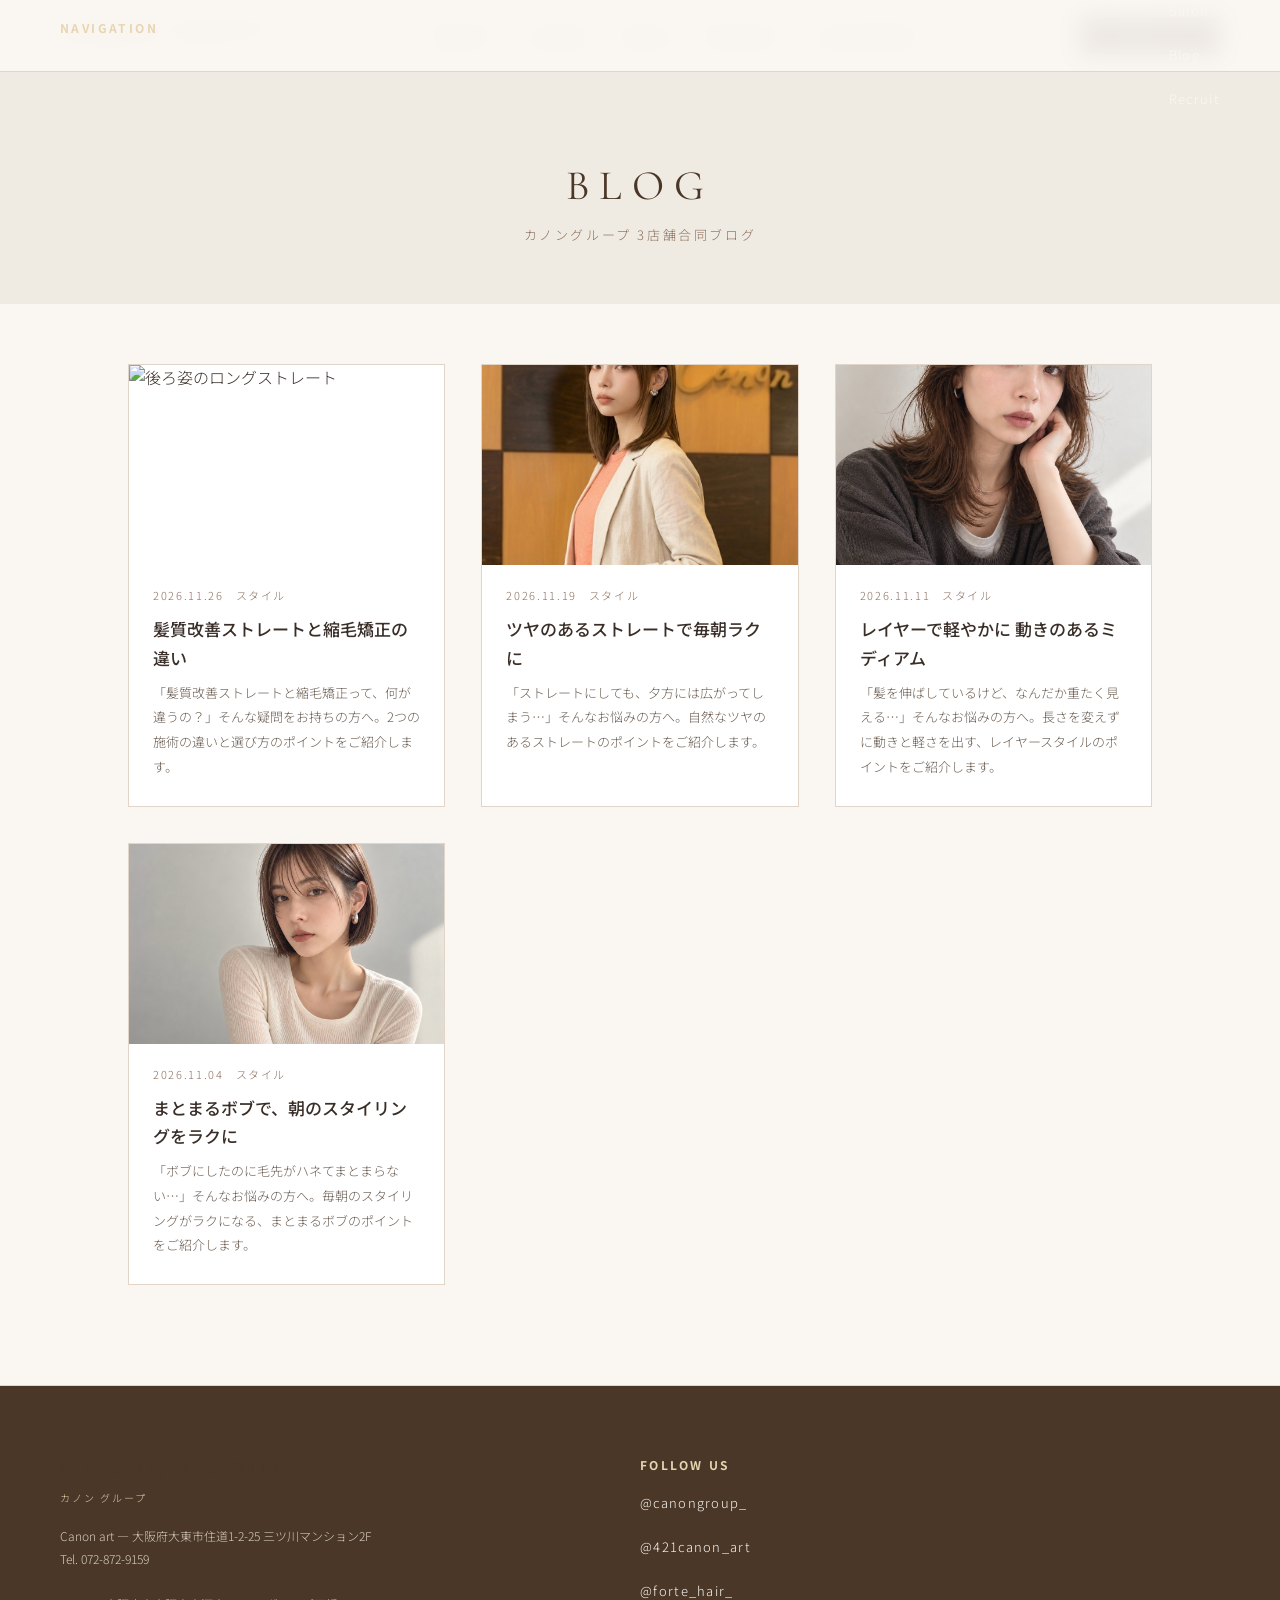
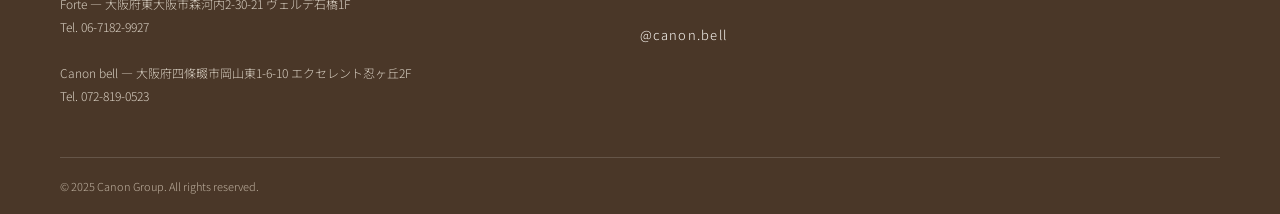
==== commit 35e161a2: "ブログ記事を公開:髪質改善ストレートと縮毛矯正の違い" ====
--- a/blog/index.html
+++ b/blog/index.html
@@ -226,6 +226,14 @@
     <p>カノングループ 3店舗合同ブログ</p>
   </section>
   <main class="blog-list">
+    <a class="blog-card" href="2026-11-26-straight-vs-perm.html">
+      <img src="../images/blog/2026-11-26-straight-vs-perm.jpg" alt="後ろ姿のロングストレート">
+      <div class="blog-card-body">
+        <div class="blog-meta"><span>2026.11.26</span><span>スタイル</span></div>
+        <h2>髪質改善ストレートと縮毛矯正の違い</h2>
+        <p>「髪質改善ストレートと縮毛矯正って、何が違うの？」そんな疑問をお持ちの方へ。2つの施術の違いと選び方のポイントをご紹介します。</p>
+      </div>
+    </a>
     <a class="blog-card" href="2026-11-19-straight.html">
       <img src="../images/blog/2026-11-19-straight.jpg" alt="ツヤのあるミディアムストレート">
       <div class="blog-card-body">
